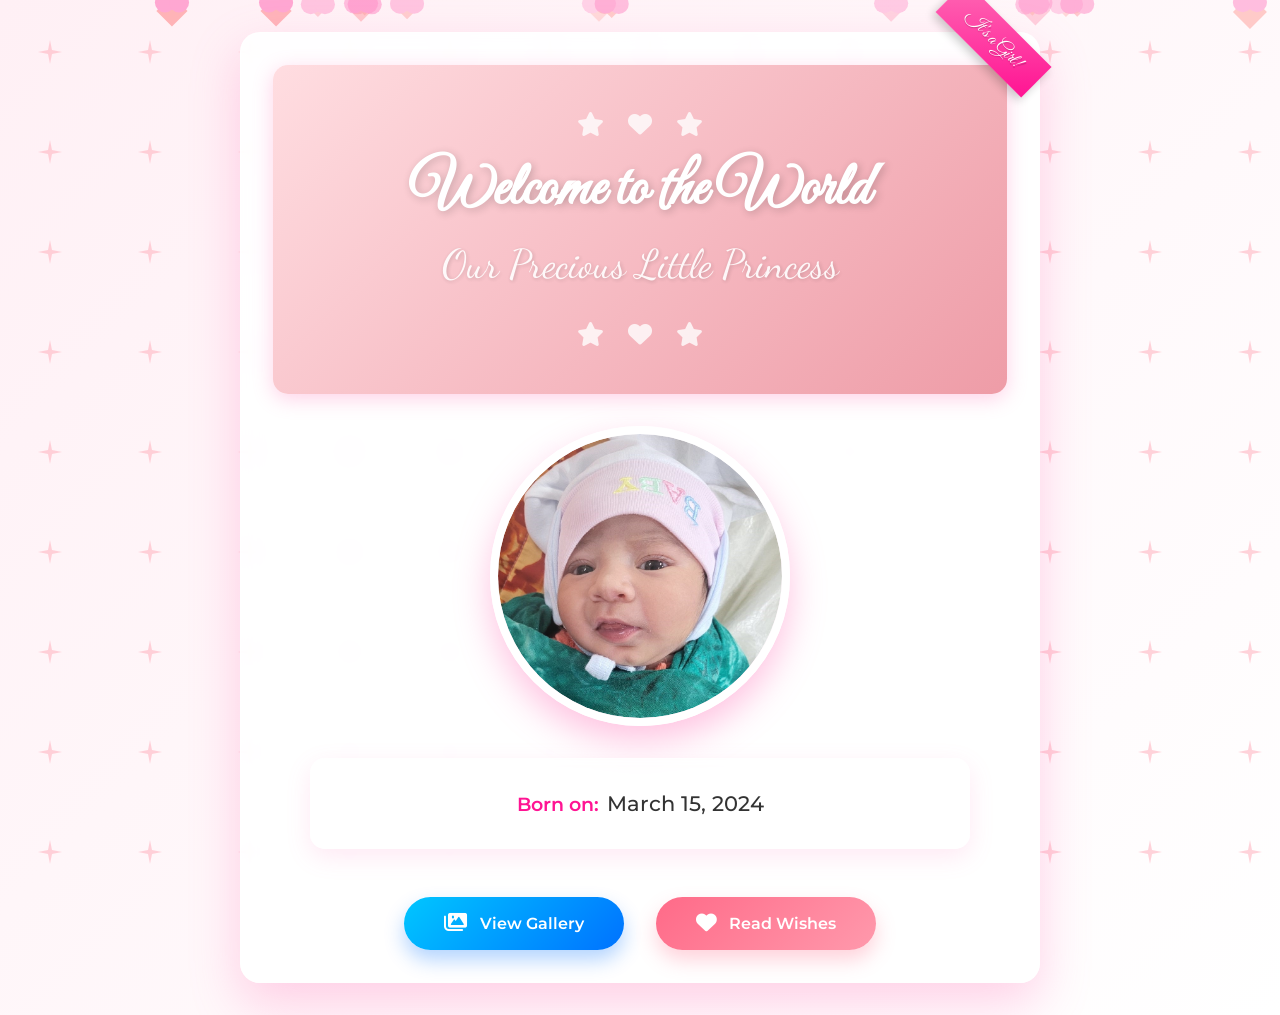
==== index.html @ c9c93df1 "fix" ====
<!DOCTYPE html>
<html lang="en">
<head>
    <meta charset="UTF-8">
    <meta name="viewport" content="width=device-width, initial-scale=1.0">
    <title>Welcome Little Princess</title>
    <link rel="stylesheet" href="css/styles.css">
    <link href="https://fonts.googleapis.com/css2?family=Dancing+Script:wght@400;700&family=Great+Vibes&family=Montserrat:wght@300;400;600&family=Playfair+Display:wght@400;700&display=swap" rel="stylesheet">
    <link rel="stylesheet" href="https://cdnjs.cloudflare.com/ajax/libs/font-awesome/6.0.0/css/all.min.css">
</head>
<body>
    <div class="sparkles"></div>
    <div class="floating-hearts"></div>
    <div class="container">
        <div class="main-card">
            <div class="ribbon-container">
                <div class="ribbon">It's a Girl!</div>
            </div>
            <div class="card-header">
                <div class="header-decorations">
                    <span class="decoration-item"><i class="fas fa-star"></i></span>
                    <span class="decoration-item"><i class="fas fa-heart"></i></span>
                    <span class="decoration-item"><i class="fas fa-star"></i></span>
                </div>
                <h1 class="title">Welcome to the World</h1>
                <p class="subtitle">Our Precious Little Princess</p>
                <div class="header-decorations">
                    <span class="decoration-item"><i class="fas fa-star"></i></span>
                    <span class="decoration-item"><i class="fas fa-heart"></i></span>
                    <span class="decoration-item"><i class="fas fa-star"></i></span>
                </div>
            </div>
            
            <div class="baby-portrait">
                <div class="portrait-frame">
                    <img src="images/baby4.jpg" alt="Baby Portrait" onerror="this.src='https://via.placeholder.com/300x300?text=Baby+Photo'">
                </div>
            </div>
            
            <div class="summary-content">
                <!-- <div class="baby-icon">
                    <i class="fas fa-baby"></i>
                </div> -->
                <div class="birth-details">
                    <div class="detail-item">
                        <span class="detail-label">Born on:</span>
                        <span class="detail-value">March 15, 2024</span>
                    </div>
                    <!-- <div class="detail-item">
                        <span class="detail-label">Time:</span>
                        <span class="detail-value">2:30 PM</span>
                    </div>
                    <div class="detail-item">
                        <span class="detail-label">Weight:</span>
                        <span class="detail-value">3.2 kg</span>
                    </div> -->
                </div>
            </div>
<!-- 
            <div class="celebration-quote">
                <blockquote>
                    "A baby is a little bit of heaven sent down to earth."
                </blockquote>
            </div> -->
            <div class="nav-buttons">
                <a href="gallery.html" class="nav-button gallery-btn">
                    <i class="fas fa-images"></i>
                    <span>View Gallery</span>
                </a>
                <a href="wishes.html" class="nav-button wishes-btn">
                    <i class="fas fa-heart"></i>
                    <span>Read Wishes</span>
                </a>
            </div>
        </div>
    </div>

    <!-- Modal for Full View -->
    <div id="imageModal" class="modal">
        <div class="modal-content">
            <span class="close">&times;</span>
            <img id="modalImage" src="" alt="Full View">
            <div class="modal-caption">
                <h3 id="modalTitle"></h3>
                <p id="modalDescription"></p>
            </div>
        </div>
    </div>

    <script src="js/script.js"></script>
</body>
</html>
---- css/styles.css ----
* {
    margin: 0;
    padding: 0;
    box-sizing: border-box;
}

:root {
    --primary-color: #ff69b4;
    --secondary-color: #ffb6c1;
    --accent-color: #ff1493;
    --text-color: #333;
    --light-pink: #fff0f5;
    --gradient-start: #ff69b4;
    --gradient-end: #ffb6c1;
}

body {
    margin: 0;
    padding: 0;
    font-family: 'Montserrat', sans-serif;
    background: linear-gradient(135deg, var(--light-pink), #fff);
    min-height: 100vh;
    overflow-x: hidden;
    position: relative;
}

/* Stars Background */
.stars, .twinkling {
    position: fixed;
    top: 0;
    left: 0;
    right: 0;
    bottom: 0;
    width: 100%;
    height: 100%;
    display: block;
    z-index: -1;
}

.stars {
    background: #000 url('https://www.transparenttextures.com/patterns/stardust.png') repeat;
    animation: moveStars 200s linear infinite;
}

.twinkling {
    background: transparent url('https://www.transparenttextures.com/patterns/twinkle.png') repeat;
    animation: moveTwinkling 100s linear infinite;
}

/* Sections */
.section {
    min-height: 100vh;
    padding: 4rem 2rem;
    display: flex;
    flex-direction: column;
    align-items: center;
    justify-content: center;
}

.section-title {
    font-family: 'Dancing Script', cursive;
    font-size: 3rem;
    color: var(--secondary-color);
    margin-bottom: 2rem;
    text-align: center;
}

/* Welcome Section */
.welcome-content {
    text-align: center;
    max-width: 800px;
    margin: 0 auto;
}

.welcome-header {
    margin-bottom: 3rem;
    position: relative;
}

.title {
    font-family: 'Playfair Display', serif;
    font-size: 4rem;
    color: var(--primary-color);
    margin-bottom: 1rem;
    text-shadow: 2px 2px 4px rgba(0, 0, 0, 0.1);
}

.subtitle {
    font-family: 'Dancing Script', cursive;
    font-size: 5rem;
    color: var(--secondary-color);
    margin-bottom: 2rem;
    text-shadow: 2px 2px 4px rgba(0, 0, 0, 0.1);
}

/* Improved Main Page Layout */
.summary-content {
    display: flex;
    align-items: center;
    justify-content: center;
    gap: 2rem;
    padding: 1.5rem;
    background: rgba(255, 255, 255, 0.7);
    border-radius: 15px;
    box-shadow: 0 5px 15px rgba(255, 105, 180, 0.1);
    margin-bottom: 2rem;
    flex-wrap: wrap;
}

.baby-icon {
    background: linear-gradient(135deg, var(--gradient-start), var(--gradient-end));
    width: 80px;
    height: 80px;
    border-radius: 50%;
    display: flex;
    align-items: center;
    justify-content: center;
    box-shadow: 0 5px 15px rgba(255, 105, 180, 0.3);
    animation: pulse 2s infinite;
}

.baby-icon i {
    font-size: 2.5rem;
    color: white;
}

.birth-details {
    display: flex;
    flex-direction: column;
    gap: 0.8rem;
}

.detail-item {
    display: flex;
    align-items: baseline;
    gap: 0.5rem;
    font-family: 'Montserrat', sans-serif;
}

.detail-label {
    font-weight: 600;
    color: var(--accent-color);
    font-size: 1.1rem;
}

.detail-value {
    font-size: 1.2rem;
    color: var(--text-color);
    font-weight: 500;
}

/* Blessings Section */
.blessings {
    display: flex;
    justify-content: center;
    gap: 2rem;
    margin: 3rem 0;
    flex-wrap: wrap;
}

.blessing-card {
    background: var(--accent-color);
    padding: 2rem;
    border-radius: 15px;
    text-align: center;
    max-width: 300px;
    transition: all 0.3s ease;
    position: relative;
    overflow: hidden;
}

.blessing-card:hover {
    transform: translateY(-5px);
    box-shadow: 0 10px 20px rgba(0, 0, 0, 0.1);
}

.blessing-card i {
    font-size: 2.5rem;
    color: var(--primary-color);
    margin-bottom: 1rem;
}

.blessing-card p {
    font-family: 'Dancing Script', cursive;
    font-size: 1.3rem;
    color: var(--secondary-color);
    line-height: 1.5;
}

/* Gallery Section */
.gallery-section {
    background: rgba(255, 255, 255, 0.9);
}

.photo-grid {
    display: grid;
    grid-template-columns: repeat(auto-fit, minmax(300px, 1fr));
    gap: 2rem;
    padding: 2rem;
    max-width: 1200px;
    margin: 0 auto;
}

.photo-wrapper {
    position: relative;
    width: 100%;
    height: 300px;
    overflow: hidden;
    border-radius: 15px;
    box-shadow: 0 10px 20px rgba(0, 0, 0, 0.1);
}

.photo-wrapper img {
    width: 100%;
    height: 100%;
    object-fit: cover;
    transition: transform 0.5s ease;
}

.photo-card:hover .photo-wrapper img {
    transform: scale(1.1);
}

.photo-card {
    position: relative;
    border-radius: 15px;
    overflow: hidden;
    cursor: pointer;
    transition: transform 0.3s ease, box-shadow 0.3s ease;
    box-shadow: 0 5px 15px rgba(0, 0, 0, 0.1);
}

.photo-card:hover {
    transform: translateY(-10px) scale(1.02);
    box-shadow: 0 12px 25px rgba(255, 105, 180, 0.3);
}

.photo-card img {
    width: 100%;
    height: 100%;
    object-fit: cover;
    display: block;
    transition: transform 0.3s ease;
}

.photo-card:hover img {
    transform: scale(1.1);
}

.photo-overlay {
    position: absolute;
    bottom: 0;
    left: 0;
    right: 0;
    background: linear-gradient(to top, rgba(0, 0, 0, 0.8), transparent);
    padding: 2rem;
    transform: translateY(100%);
    transition: transform 0.5s ease;
}

.photo-card:hover .photo-overlay {
    transform: translateY(0);
}

.photo-label {
    font-family: 'Great Vibes', cursive;
    font-size: 2rem;
    color: white;
    margin-bottom: 0.5rem;
}

.photo-description {
    font-family: 'Montserrat', sans-serif;
    font-size: 1.1rem;
    color: rgba(255, 255, 255, 0.9);
}

/* Wishes Section */
.wishes-container {
    display: grid;
    grid-template-columns: repeat(auto-fit, minmax(300px, 1fr));
    gap: 2rem;
    width: 100%;
    max-width: 1200px;
    margin: 0 auto;
}

.wish-card {
    background: white;
    padding: 2rem;
    border-radius: 15px;
    box-shadow: 0 10px 20px rgba(0, 0, 0, 0.1);
    transition: transform 0.3s ease;
}

.wish-card:hover {
    transform: translateY(-10px);
}

.wish-text {
    font-size: 1.2rem;
    margin-bottom: 1rem;
    font-style: italic;
}

.wish-author {
    text-align: right;
    color: var(--primary-color);
    font-weight: bold;
}

.add-wish {
    margin-top: 2rem;
    width: 100%;
    max-width: 600px;
}

.add-wish textarea,
.add-wish input {
    width: 100%;
    padding: 1rem;
    margin-bottom: 1rem;
    border: 2px solid var(--primary-color);
    border-radius: 10px;
    font-family: inherit;
}

.submit-btn {
    background: var(--primary-color);
    color: white;
    border: none;
    padding: 1rem 2rem;
    border-radius: 25px;
    cursor: pointer;
    transition: all 0.3s ease;
}

.submit-btn:hover {
    background: var(--secondary-color);
    transform: scale(1.05);
}

/* Animations */
@keyframes moveStars {
    from { background-position: 0 0; }
    to { background-position: -10000px 5000px; }
}

@keyframes moveTwinkling {
    from { background-position: 0 0; }
    to { background-position: -10000px 5000px; }
}

@keyframes fadeInDown {
    to {
        opacity: 1;
        transform: translateY(0);
    }
}

@keyframes scaleIn {
    to {
        opacity: 1;
        transform: scale(1);
    }
}

/* Floating Hearts */
.floating-hearts {
    position: fixed;
    top: 0;
    left: 0;
    width: 100%;
    height: 100%;
    pointer-events: none;
    z-index: -1;
}

.heart {
    position: absolute;
    width: 20px;
    height: 20px;
    background: var(--primary-color);
    transform: rotate(45deg);
    animation: floatHeart 15s linear infinite;
}

.heart:before,
.heart:after {
    content: '';
    width: 20px;
    height: 20px;
    background: var(--primary-color);
    border-radius: 50%;
    position: absolute;
}

.heart:before {
    left: -10px;
}

.heart:after {
    top: -10px;
}

@keyframes floatHeart {
    0% {
        transform: rotate(45deg) translateY(100vh) scale(0);
        opacity: 0;
    }
    20% {
        opacity: 1;
    }
    100% {
        transform: rotate(45deg) translateY(-100px) scale(1);
        opacity: 0;
    }
}

/* Navigation Cards */
.navigation-section {
    padding: 2rem;
}

.navigation-cards {
    display: flex;
    justify-content: center;
    gap: 2rem;
    margin-top: 2rem;
}

.nav-card {
    background: white;
    padding: 2rem;
    border-radius: 15px;
    box-shadow: 0 10px 20px rgba(0, 0, 0, 0.1);
    text-align: center;
    cursor: pointer;
    transition: all 0.3s ease;
    width: 200px;
}

.nav-card:hover {
    transform: translateY(-10px);
    background: var(--accent-color);
}

.nav-card i {
    font-size: 2.5rem;
    color: var(--primary-color);
    margin-bottom: 1rem;
}

.nav-card h3 {
    font-family: 'Dancing Script', cursive;
    color: var(--secondary-color);
    font-size: 1.5rem;
}

/* Back Button */
.back-button {
    position: fixed;
    top: 2rem;
    left: 2rem;
    z-index: 100;
}

.back-button a {
    display: flex;
    align-items: center;
    gap: 0.5rem;
    padding: 1rem 2rem;
    background: var(--primary-color);
    color: white;
    border-radius: 50px;
    text-decoration: none;
    font-family: 'Montserrat', sans-serif;
    font-weight: 600;
    transition: all 0.3s ease;
    box-shadow: 0 4px 15px rgba(0, 0, 0, 0.1);
}

.back-button a:hover {
    transform: translateX(-5px);
    background: var(--secondary-color);
}

.back-button i {
    font-size: 1.2rem;
}

/* Section Visibility */
.hidden {
    display: none;
}

/* Adjust Wishes Container */
.wishes-container {
    max-width: 600px;
    margin: 0 auto;
}

/* Main Card */
.main-card {
    background: rgba(255, 255, 255, 0.95);
    border-radius: 20px;
    box-shadow: 0 10px 30px rgba(255, 105, 180, 0.2);
    padding: 2rem;
    margin: 2rem auto;
    max-width: 800px;
    position: relative;
    z-index: 2;
    backdrop-filter: blur(10px);
    border: 1px solid rgba(255, 105, 180, 0.1);
    animation: fadeIn 1s ease-out;
}

@keyframes fadeIn {
    from {
        opacity: 0;
        transform: translateY(20px);
    }
    to {
        opacity: 1;
        transform: translateY(0);
    }
}

.card-header {
    background: linear-gradient(135deg, var(--gradient-start), var(--gradient-end));
    padding: 2rem;
    border-radius: 15px;
    text-align: center;
    margin-bottom: 2rem;
    position: relative;
    overflow: hidden;
}

.card-header::before {
    display: none;
}

.card-header .title {
    font-family: 'Great Vibes', cursive;
    font-size: 3.5rem;
    margin-bottom: 0.5rem;
    text-shadow: 2px 2px 4px rgba(0, 0, 0, 0.2);
}

.card-header .subtitle {
    font-family: 'Dancing Script', cursive;
    font-size: 2.5rem;
    opacity: 0.9;
}

.card-content {
    padding: 2rem;
}

/* Summary Section */
.summary-section {
    display: flex;
    align-items: center;
    gap: 2rem;
    padding: 2rem;
    background: var(--accent-color);
    border-radius: 20px;
    margin-bottom: 2rem;
}

.summary-icon {
    background: white;
    width: 80px;
    height: 80px;
    border-radius: 50%;
    display: flex;
    align-items: center;
    justify-content: center;
    box-shadow: 0 5px 15px rgba(0, 0, 0, 0.1);
}

.summary-icon i {
    font-size: 2.5rem;
    color: var(--primary-color);
}

.summary-details h3 {
    font-family: 'Great Vibes', cursive;
    font-size: 2rem;
    color: var(--primary-color);
    margin-bottom: 0.5rem;
}

.summary-details p {
    font-family: 'Montserrat', sans-serif;
    font-size: 1.2rem;
    color: var(--text-color);
    margin: 0.3rem 0;
}

/* Navigation Buttons */
.navigation-buttons {
    display: flex;
    justify-content: center;
    gap: 2rem;
    margin-top: 2rem;
}

.nav-button {
    background: linear-gradient(135deg, var(--gradient-start), var(--gradient-end));
    color: white;
    padding: 1rem 2rem;
    border-radius: 50px;
    text-decoration: none;
    font-weight: 600;
    transition: all 0.3s ease;
    display: flex;
    align-items: center;
    gap: 0.5rem;
    box-shadow: 0 4px 15px rgba(255, 105, 180, 0.3);
    animation: bounce 2s infinite;
}

@keyframes bounce {
    0%, 100% {
        transform: translateY(0);
    }
    50% {
        transform: translateY(-5px);
    }
}

.nav-button:hover {
    transform: translateY(-3px);
    box-shadow: 0 6px 20px rgba(255, 105, 180, 0.4);
}

/* Page-specific styles */
.welcome-section {
    min-height: 100vh;
    display: flex;
    flex-direction: column;
    justify-content: center;
    align-items: center;
    padding: 2rem;
}

.photo-gallery {
    min-height: 100vh;
    padding: 6rem 2rem 2rem;
}

.wishes-section {
    padding: 2rem;
    max-width: 800px;
    margin: 0 auto;
    position: relative;
    z-index: 2;
}

.letter-container {
    background: rgba(255, 255, 255, 0.95);
    border-radius: 20px;
    padding: 2rem;
    box-shadow: 0 10px 30px rgba(255, 105, 180, 0.2);
    backdrop-filter: blur(10px);
    border: 1px solid rgba(255, 105, 180, 0.1);
    animation: slideIn 1s ease-out;
}

@keyframes slideIn {
    from {
        opacity: 0;
        transform: translateX(-20px);
    }
    to {
        opacity: 1;
        transform: translateX(0);
    }
}

.letter {
    background: linear-gradient(to right, #fff, var(--light-pink));
    padding: 2rem;
    border-radius: 15px;
    box-shadow: 0 5px 15px rgba(0, 0, 0, 0.1);
    position: relative;
    overflow: hidden;
}

.letter::before {
    content: '';
    position: absolute;
    top: 0;
    left: 0;
    width: 100%;
    height: 100%;
    background: url('data:image/svg+xml,<svg xmlns="http://www.w3.org/2000/svg" width="100" height="100" viewBox="0 0 100 100"><circle cx="50" cy="50" r="40" fill="none" stroke="%23ff69b4" stroke-width="1" stroke-dasharray="5,5"/></svg>');
    opacity: 0.1;
    animation: rotate 20s linear infinite;
}

.letter-greeting {
    font-family: 'Great Vibes', cursive;
    color: var(--accent-color);
    font-size: 2.5rem;
    margin-bottom: 2rem;
    text-align: center;
    animation: fadeIn 1s ease-out;
}

.letter-text {
    font-family: 'Playfair Display', serif;
    font-size: 1.2rem;
    line-height: 1.8;
    color: var(--text-color);
    margin-bottom: 1.5rem;
    position: relative;
    padding-left: 1rem;
    border-left: 3px solid var(--primary-color);
    animation: fadeIn 1s ease-out 0.3s backwards;
}

.letter-closing-container {
    text-align: right;
    margin-top: 2rem;
    animation: fadeIn 1s ease-out 0.6s backwards;
}

.letter-signature {
    font-family: 'Dancing Script', cursive;
    font-size: 2rem;
    color: var(--accent-color);
    margin-top: 1rem;
}

/* Improved Wishes Page Layout */
.wishes-header {
    text-align: center;
    margin-bottom: 1.5rem;
}

.wishes-section {
    padding: 2rem 1rem;
}

.letter-container {
    margin: 0 auto;
    padding: 1.5rem;
}

.letter {
    padding: 2rem 1.5rem;
}

.letter-greeting {
    margin-bottom: 1.5rem;
}

.letter-text-container {
    display: flex;
    flex-direction: column;
    gap: 1.2rem;
}

.letter-text {
    padding-left: 1rem;
    font-size: 1.1rem;
    line-height: 1.7;
}

.letter-closing-container {
    margin-top: 2.5rem;
    text-align: right;
}

.letter-closing {
    font-family: 'Playfair Display', serif;
    font-size: 1.2rem;
    margin-bottom: 0.5rem;
}

.letter-signature {
    font-family: 'Great Vibes', cursive;
    font-size: 2.2rem;
    color: var(--accent-color);
}

/* Navigation Buttons Enhancement */
.nav-buttons {
    display: flex;
    justify-content: center;
    gap: 1rem;
    margin-top: 2rem;
}

.nav-button {
    background: linear-gradient(135deg, var(--gradient-start), var(--gradient-end));
    color: white;
    padding: 1rem 2rem;
    border-radius: 50px;
    text-decoration: none;
    font-weight: 600;
    transition: all 0.3s ease;
    display: flex;
    align-items: center;
    gap: 0.5rem;
    box-shadow: 0 4px 15px rgba(255, 105, 180, 0.3);
    animation: bounce 2s infinite;
}

@keyframes bounce {
    0%, 100% {
        transform: translateY(0);
    }
    50% {
        transform: translateY(-5px);
    }
}

.nav-button:hover {
    transform: translateY(-3px);
    box-shadow: 0 6px 20px rgba(255, 105, 180, 0.4);
}

/* Back Button Enhancement */
.back-button {
    margin-bottom: 2rem;
}

.back-button a {
    display: inline-flex;
    align-items: center;
    gap: 0.5rem;
    color: var(--accent-color);
    text-decoration: none;
    font-weight: 600;
    transition: all 0.3s ease;
    padding: 0.5rem 1rem;
    border-radius: 50px;
    background: rgba(255, 105, 180, 0.1);
}

.back-button a:hover {
    background: rgba(255, 105, 180, 0.2);
    transform: translateX(-5px);
}

/* Responsive Design */
@media (max-width: 768px) {
    /* General mobile improvements */
    body {
        background: linear-gradient(145deg, var(--light-pink), #fff);
    }
    
    .container {
        padding: 0;
    }
    
    /* Make cards fit better on mobile */
    .main-card, .wishes-section, .letter-container {
        margin: 1rem;
        padding: 1rem;
        border-radius: 15px;
        box-shadow: 0 5px 20px rgba(255, 105, 180, 0.3);
    }
    
    /* Header improvements for mobile */
    .card-header {
        padding: 1.5rem 1rem;
        border-radius: 10px;
        margin-bottom: 1.5rem;
    }
    
    .card-header .title {
        font-size: 2.2rem;
        line-height: 1.2;
    }
    
    .card-header .subtitle {
        font-size: 1.8rem;
    }
    
    /* Photo gallery mobile improvements */
    .photo-gallery {
        padding: 0 0 2rem;
    }
    
    .photo-grid {
        grid-template-columns: 1fr;
        gap: 1.5rem;
        padding: 1rem;
    }
    
    .photo-card {
        margin-bottom: 0;
        transform: none !important;
        box-shadow: 0 8px 25px rgba(255, 105, 180, 0.2);
    }
    
    .photo-wrapper {
        height: auto;
        max-height: 350px;
    }
    
    .photo-overlay {
        position: relative;
        transform: translateY(0);
        background: white;
        color: var(--text-color);
        padding: 1rem;
        border-radius: 0 0 15px 15px;
        border-top: 3px solid var(--primary-color);
    }
    
    .photo-label {
        color: var(--accent-color);
        font-size: 1.8rem;
        text-align: center;
        margin-bottom: 0.5rem;
    }
    
    .photo-description {
        color: var(--text-color);
        text-align: center;
        font-size: 1rem;
    }
    
    .section-title {
        font-size: 2.5rem;
        margin: 1rem 0 1.5rem;
        text-align: center;
        color: var(--accent-color);
    }
    
    .back-button {
        position: relative;
        top: 0;
        left: 0;
        margin: 1rem;
    }
}

/* Celebration Particles */
.particles {
    position: fixed;
    top: 0;
    left: 0;
    width: 100%;
    height: 100%;
    pointer-events: none;
    z-index: 1;
    overflow: hidden;
}

.particle {
    position: absolute;
    width: 8px;
    height: 8px;
    background: var(--primary-color);
    border-radius: 50%;
    opacity: 0.6;
    animation: fall 8s linear infinite;
    transform: translateY(-100vh);
}

@keyframes fall {
    0% {
        transform: translateY(-100vh) translateX(0);
        opacity: 0;
    }
    10% {
        opacity: 0.8;
    }
    90% {
        opacity: 0.8;
    }
    100% {
        transform: translateY(100vh) translateX(100px);
        opacity: 0;
    }
}

/* Ensure content stays above particles */
.main-card, .wishes-section, .gallery-section {
    position: relative;
    z-index: 2;
}

/* Fullscreen Modal for Gallery */
.modal {
    display: none;
    position: fixed;
    top: 0;
    left: 0;
    width: 100%;
    height: 100%;
    background-color: rgba(0, 0, 0, 0.9);
    z-index: 1000;
    justify-content: center;
    align-items: center;
    opacity: 0;
    transition: opacity 0.3s ease;
}

.modal.show {
    display: flex;
    opacity: 1;
}

.modal-content {
    position: relative;
    max-width: 90%;
    max-height: 90vh;
    margin: auto;
    display: flex;
    flex-direction: column;
    transition: transform 0.3s ease;
    transform: scale(0.95);
    animation: scaleIn 0.3s forwards;
}

@keyframes scaleIn {
    to {
        transform: scale(1);
    }
}

.modal-content img {
    max-width: 100%;
    max-height: 70vh;
    object-fit: contain;
    border-radius: 10px;
    box-shadow: 0 5px 20px rgba(0, 0, 0, 0.3);
}

.modal-caption {
    background: linear-gradient(135deg, var(--gradient-start), var(--gradient-end));
    color: white;
    padding: 15px 20px;
    border-radius: 0 0 10px 10px;
    margin-top: -5px;
    text-align: center;
}

.modal-caption h3 {
    font-family: 'Great Vibes', cursive;
    font-size: 2.5rem;
    margin-bottom: 10px;
}

.modal-caption p {
    font-family: 'Montserrat', sans-serif;
    font-size: 1.1rem;
    line-height: 1.5;
}

.close {
    position: absolute;
    top: -40px;
    right: 0;
    color: white;
    font-size: 35px;
    font-weight: bold;
    cursor: pointer;
    z-index: 1001;
    transition: transform 0.3s ease;
}

.close:hover {
    transform: rotate(90deg);
}

/* Mobile-specific Adjustments */
@media (max-width: 768px) {
    .modal-content {
        max-width: 95%;
    }
    
    .modal-content img {
        max-height: 60vh;
    }
    
    .modal-caption {
        padding: 10px;
    }
    
    .modal-caption h3 {
        font-size: 1.8rem;
    }
    
    .modal-caption p {
        font-size: 0.9rem;
    }
    
    .close {
        top: -30px;
        right: 0;
        font-size: 30px;
    }
}

/* Enhanced Animations and Effects */
.photo-wrapper::after {
    content: '';
    position: absolute;
    top: 0;
    left: 0;
    width: 100%;
    height: 100%;
    background: radial-gradient(circle at center, transparent 60%, rgba(255, 105, 180, 0.2));
    opacity: 0;
    transition: opacity 0.3s ease;
    pointer-events: none;
}

.photo-card:hover .photo-wrapper::after {
    opacity: 1;
}

/* Enhanced Full Screen Modal */
.modal.show {
    animation: fadeInBlur 0.3s forwards;
}

@keyframes fadeInBlur {
    from {
        opacity: 0;
        backdrop-filter: blur(0);
    }
    to {
        opacity: 1;
        backdrop-filter: blur(5px);
    }
}

.modal-content {
    transform: scale(0.9) translateY(20px);
    transition: transform 0.3s cubic-bezier(0.18, 0.89, 0.32, 1.28);
}

.modal.show .modal-content {
    transform: scale(1) translateY(0);
}

.modal-content img {
    border-radius: 10px 10px 0 0;
    transition: transform 0.5s ease;
}

.modal-caption {
    background: linear-gradient(135deg, var(--gradient-start), var(--gradient-end));
    padding: 15px 20px;
    border-radius: 0 0 10px 10px;
    position: relative;
    z-index: 1;
}

.modal-caption::before {
    content: '';
    position: absolute;
    top: 0;
    left: 0;
    width: 100%;
    height: 100%;
    background: url('data:image/svg+xml,<svg xmlns="http://www.w3.org/2000/svg" width="20" height="20" viewBox="0 0 20 20"><circle cx="10" cy="10" r="8" fill="none" stroke="white" stroke-width="0.5" stroke-opacity="0.2"/></svg>');
    opacity: 0.2;
    z-index: -1;
}

/* Touch-specific styles for mobile */
@media (hover: none) {
    .photo-overlay {
        transform: translateY(0);
        height: auto;
        max-height: 40%;
        bottom: 0;
    }
    
    .photo-card:active {
        transform: scale(0.98);
    }
}

/* Mobile Notice */
.mobile-notice {
    background: rgba(255, 105, 180, 0.1);
    border-radius: 10px;
    padding: 0.8rem 1rem;
    margin: 0 1rem 1.5rem;
    text-align: center;
    display: none;
}

.mobile-notice p {
    color: var(--accent-color);
    font-size: 0.9rem;
    margin: 0;
    display: flex;
    align-items: center;
    justify-content: center;
    gap: 0.5rem;
}

.mobile-notice i {
    font-size: 1.1rem;
}

/* Expand Icon for Photos */
.photo-icon {
    position: absolute;
    top: 10px;
    right: 10px;
    background: rgba(255, 255, 255, 0.7);
    width: 35px;
    height: 35px;
    border-radius: 50%;
    display: flex;
    align-items: center;
    justify-content: center;
    opacity: 0;
    transform: scale(0.8);
    transition: all 0.3s ease;
    z-index: 5;
}

.photo-icon i {
    color: var(--accent-color);
    font-size: 1rem;
}

.photo-card:hover .photo-icon {
    opacity: 1;
    transform: scale(1);
}

/* Heartbeat animation for modal images */
@keyframes heartbeat {
    0% {
        transform: scale(1);
    }
    5% {
        transform: scale(1.05);
    }
    10% {
        transform: scale(1);
    }
    15% {
        transform: scale(1.05);
    }
    20% {
        transform: scale(1);
    }
    100% {
        transform: scale(1);
    }
}

.modal-content img:hover {
    animation: heartbeat 2s ease-in-out;
}

/* Mobile-specific styles */
@media (max-width: 768px) {
    .mobile-notice {
        display: block;
    }
    
    .photo-icon {
        opacity: 0.8;
        transform: scale(1);
    }
    
    /* Better transitions on mobile */
    .photo-card {
        transition: transform 0.2s ease;
    }
    
    .photo-card:active {
        transform: scale(0.97);
    }
    
    .modal-content {
        margin: 0 0.5rem;
        max-width: calc(100% - 1rem);
        transition: transform 0.25s cubic-bezier(0.18, 0.89, 0.32, 1.28);
    }
}

/* Loading Indicator */
.loading-indicator {
    position: absolute;
    top: 50%;
    left: 50%;
    transform: translate(-50%, -50%);
    color: var(--accent-color);
    font-size: 2rem;
    z-index: 5;
    background: rgba(255, 255, 255, 0.7);
    width: 50px;
    height: 50px;
    border-radius: 50%;
    display: flex;
    align-items: center;
    justify-content: center;
    box-shadow: 0 0 10px rgba(0, 0, 0, 0.1);
    animation: pulse 1.5s infinite;
}

@keyframes pulse {
    0% {
        transform: translate(-50%, -50%) scale(1);
        opacity: 1;
    }
    50% {
        transform: translate(-50%, -50%) scale(1.1);
        opacity: 0.8;
    }
    100% {
        transform: translate(-50%, -50%) scale(1);
        opacity: 1;
    }
}

.photo-wrapper img {
    transition: opacity 0.3s ease;
}

.modal-content img {
    transition: opacity 0.3s ease, transform 0.5s ease;
}

/* Better Mobile Styling */
@media (max-width: 768px) {
    /* Improved main page for mobile */
    .main-card {
        margin: 1rem;
        padding: 1.2rem;
        border-radius: 15px;
    }
    
    .card-header {
        padding: 1.5rem 1rem;
        margin-bottom: 1.5rem;
    }
    
    .card-header .title {
        font-size: 2.2rem;
        margin-bottom: 0.5rem;
    }
    
    .card-header .subtitle {
        font-size: 1.5rem;
    }
    
    .summary-content {
        flex-direction: column;
        padding: 1.2rem;
        gap: 1.5rem;
        text-align: center;
    }
    
    .baby-icon {
        margin: 0 auto;
    }
    
    .birth-details {
        width: 100%;
    }
    
    .detail-item {
        justify-content: space-between;
        border-bottom: 1px dashed rgba(255, 105, 180, 0.2);
        padding-bottom: 0.8rem;
    }
    
    .detail-item:last-child {
        border-bottom: none;
    }
    
    .nav-buttons {
        flex-direction: column;
        gap: 1rem;
    }
    
    .nav-button {
        width: 100%;
        justify-content: center;
        padding: 0.9rem 1rem;
    }
    
    /* Improved wishes page for mobile */
    .wishes-section {
        padding: 1rem;
    }
    
    .letter-container {
        padding: 1rem;
    }
    
    .letter {
        padding: 1.5rem 1rem;
    }
    
    .letter-greeting {
        font-size: 2rem;
        margin-bottom: 1.5rem;
    }
    
    .letter-text {
        font-size: 1rem;
        padding-left: 0.8rem;
    }
    
    .letter-text-container {
        gap: 1rem;
    }
    
    .letter-closing-container {
        margin-top: 2rem;
    }
    
    .letter-closing {
        font-size: 1.1rem;
    }
    
    .letter-signature {
        font-size: 1.8rem;
    }
    
    .back-button {
        margin: 1rem 0;
    }
    
    .section-title {
        font-size: 2.2rem;
        margin-bottom: 1rem;
    }
}

/* Enhanced Main Page Styles */
.sparkles {
    position: fixed;
    top: 0;
    left: 0;
    width: 100%;
    height: 100%;
    pointer-events: none;
    z-index: 0;
    background: url('data:image/svg+xml,<svg xmlns="http://www.w3.org/2000/svg" width="100" height="100" viewBox="0 0 100 100"><path d="M50 40 L52 50 L62 52 L52 54 L50 64 L48 54 L38 52 L48 50 Z" fill="%23ffb6c1" stroke="none" opacity="0.6" /></svg>') repeat;
    animation: floatBg 60s linear infinite;
}

@keyframes floatBg {
    from { background-position: 0 0; }
    to { background-position: 1000px 1000px; }
}

.floating-hearts {
    position: fixed;
    top: 0;
    left: 0;
    width: 100%;
    height: 100%;
    pointer-events: none;
    z-index: 0;
    opacity: 0.7;
}

.main-card {
    background: rgba(255, 255, 255, 0.92);
    border-radius: 20px;
    box-shadow: 0 20px 50px rgba(255, 105, 180, 0.3);
    padding: 2rem;
    margin: 2rem auto;
    max-width: 800px;
    position: relative;
    z-index: 2;
    backdrop-filter: blur(10px);
    border: 1px solid rgba(255, 255, 255, 0.5);
    transform: translateY(30px);
    opacity: 0;
    animation: fadeInUp 1.2s forwards 0.3s cubic-bezier(0.19, 1, 0.22, 1);
    overflow: visible;
}

@keyframes fadeInUp {
    from {
        opacity: 0;
        transform: translateY(30px);
    }
    to {
        opacity: 1;
        transform: translateY(0);
    }
}

/* Ribbon */
.ribbon-container {
    position: absolute;
    top: -15px;
    right: -15px;
    overflow: visible;
    z-index: 100;
}

.ribbon {
    background: linear-gradient(135deg, #ff69b4, #ff1493);
    color: white;
    font-family: 'Great Vibes', cursive;
    font-size: 1.2rem;
    padding: 0.6rem 1.5rem;
    position: relative;
    box-shadow: 0 5px 10px rgba(0, 0, 0, 0.2);
    text-shadow: 1px 1px 1px rgba(0, 0, 0, 0.2);
    z-index: 100;
    transform: rotate(45deg);
    animation: pulse 3s infinite;
}

.card-header {
    background: linear-gradient(135deg, #ffdde1, #ee9ca7);
    padding: 2rem;
    border-radius: 15px;
    text-align: center;
    margin-bottom: 2rem;
    position: relative;
    overflow: hidden;
    box-shadow: 0 5px 20px rgba(255, 105, 180, 0.3);
}

.card-header::before {
    content: '';
    position: absolute;
    top: 0;
    left: 0;
    width: 100%;
    height: 100%;
    background: url('data:image/svg+xml,<svg xmlns="http://www.w3.org/2000/svg" width="40" height="40" viewBox="0 0 40 40"><circle cx="20" cy="20" r="1" fill="%23ffffff" opacity="0.3"/></svg>') repeat;
    animation: slideBackground 40s linear infinite;
    pointer-events: none;
}

@keyframes slideBackground {
    from { background-position: 0 0; }
    to { background-position: 1000px 1000px; }
}

.header-decorations {
    display: flex;
    justify-content: center;
    gap: 1.5rem;
    margin: 0.8rem 0;
}

.decoration-item {
    font-size: 1.5rem;
    color: white;
    animation: twinkle 3s infinite;
    opacity: 0.8;
}

.decoration-item:nth-child(2) {
    animation-delay: 0.5s;
}

.decoration-item:nth-child(3) {
    animation-delay: 1s;
}

@keyframes twinkle {
    0%, 100% {
        opacity: 0.8;
        transform: scale(1);
    }
    50% {
        opacity: 1;
        transform: scale(1.2);
    }
}

.card-header .title {
    font-family: 'Great Vibes', cursive;
    font-size: 3.8rem;
    color: white;
    margin-bottom: 0.8rem;
    text-shadow: 2px 2px 8px rgba(0, 0, 0, 0.2);
    animation: glow 3s infinite;
}

@keyframes glow {
    0%, 100% {
        text-shadow: 0 0 5px rgba(255, 255, 255, 0.8), 0 0 10px rgba(255, 255, 255, 0.5);
    }
    50% {
        text-shadow: 0 0 15px rgba(255, 255, 255, 0.8), 0 0 25px rgba(255, 255, 255, 0.5);
    }
}

.card-header .subtitle {
    font-family: 'Dancing Script', cursive;
    font-size: 2.5rem;
    color: white;
    opacity: 0.9;
    text-shadow: 1px 1px 4px rgba(0, 0, 0, 0.2);
}

/* Baby Portrait */
.baby-portrait {
    margin: 2rem auto;
    text-align: center;
    max-width: 300px;
}

.portrait-frame {
    position: relative;
    width: 100%;
    height: 300px;
    border-radius: 50%;
    overflow: hidden;
    box-shadow: 0 15px 35px rgba(255, 105, 180, 0.4);
    border: 8px solid white;
    animation: float 6s infinite ease-in-out;
}

@keyframes float {
    0%, 100% {
        transform: translateY(0);
    }
    50% {
        transform: translateY(-10px);
    }
}

.portrait-frame img {
    width: 100%;
    height: 100%;
    object-fit: cover;
    transition: transform 0.5s ease;
}

.portrait-frame:hover img {
    transform: scale(1.05);
}

.portrait-frame::after {
    content: '';
    position: absolute;
    top: 0;
    left: 0;
    width: 100%;
    height: 100%;
    background: radial-gradient(circle at 30% 30%, transparent 0%, rgba(255, 255, 255, 0.2) 10%, transparent 60%);
    pointer-events: none;
}

/* Birth Details */
.summary-content {
    display: flex;
    align-items: center;
    justify-content: center;
    gap: 2rem;
    padding: 2rem;
    background: rgba(255, 255, 255, 0.7);
    border-radius: 15px;
    box-shadow: 0 8px 25px rgba(255, 105, 180, 0.15);
    margin: 0 auto 2rem;
    max-width: 90%;
    position: relative;
    backdrop-filter: blur(5px);
    border: 1px solid rgba(255, 255, 255, 0.6);
    transform: translateY(20px);
    opacity: 0;
    animation: fadeIn 0.8s forwards 0.6s;
}

.baby-icon {
    background: linear-gradient(135deg, var(--gradient-start), var(--gradient-end));
    width: 90px;
    height: 90px;
    border-radius: 50%;
    display: flex;
    align-items: center;
    justify-content: center;
    box-shadow: 0 10px 20px rgba(255, 105, 180, 0.3);
    animation: pulse 3s infinite;
    position: relative;
}

.baby-icon::after {
    content: '';
    position: absolute;
    top: -10px;
    left: -10px;
    right: -10px;
    bottom: -10px;
    border-radius: 50%;
    border: 2px dashed rgba(255, 255, 255, 0.5);
    animation: rotate 20s linear infinite;
}

@keyframes rotate {
    from { transform: rotate(0deg); }
    to { transform: rotate(360deg); }
}

.baby-icon i {
    font-size: 3rem;
    color: white;
    text-shadow: 1px 1px 2px rgba(0, 0, 0, 0.2);
}

.birth-details {
    display: flex;
    flex-direction: column;
    gap: 1rem;
}

.detail-item {
    display: flex;
    align-items: baseline;
    gap: 0.5rem;
    font-family: 'Montserrat', sans-serif;
    transition: all 0.3s ease;
    transform: translateX(20px);
    opacity: 0;
    animation: slideIn 0.5s forwards;
}

.detail-item:nth-child(1) { animation-delay: 0.8s; }
.detail-item:nth-child(2) { animation-delay: 1s; }
.detail-item:nth-child(3) { animation-delay: 1.2s; }

@keyframes slideIn {
    to {
        transform: translateX(0);
        opacity: 1;
    }
}

.detail-label {
    font-weight: 600;
    color: var(--accent-color);
    font-size: 1.2rem;
}

.detail-value {
    font-size: 1.3rem;
    color: var(--text-color);
    font-weight: 500;
}

/* Quote */
.celebration-quote {
    margin: 2rem auto;
    text-align: center;
    max-width: 600px;
    opacity: 0;
    transform: scale(0.9);
    animation: scaleIn 0.8s forwards 1.4s;
}

.celebration-quote blockquote {
    font-family: 'Playfair Display', serif;
    font-size: 1.6rem;
    color: var(--accent-color);
    font-style: italic;
    position: relative;
    padding: 0 2rem;
}

.celebration-quote blockquote::before,
.celebration-quote blockquote::after {
    content: '"';
    font-family: 'Georgia', serif;
    font-size: 3rem;
    color: rgba(255, 105, 180, 0.3);
    position: absolute;
    line-height: 0;
}

.celebration-quote blockquote::before {
    left: 0;
    top: 1rem;
}

.celebration-quote blockquote::after {
    right: 0;
    bottom: 0;
    transform: rotate(180deg);
}

/* Navigation Buttons */
.nav-buttons {
    display: flex;
    justify-content: center;
    gap: 2rem;
    margin-top: 3rem;
    opacity: 0;
    transform: translateY(20px);
    animation: fadeInUp 0.8s forwards 1.6s;
}

.nav-button {
    position: relative;
    padding: 1rem 2.5rem;
    border-radius: 50px;
    text-decoration: none;
    font-weight: 600;
    transition: all 0.3s ease;
    display: flex;
    align-items: center;
    gap: 0.8rem;
    overflow: hidden;
    z-index: 1;
}

.gallery-btn {
    background: linear-gradient(135deg, #00c6ff, #0072ff);
    color: white;
    box-shadow: 0 10px 20px rgba(0, 114, 255, 0.3);
}

.wishes-btn {
    background: linear-gradient(135deg, #ff6a88, #ff99ac);
    color: white;
    box-shadow: 0 10px 20px rgba(255, 106, 136, 0.3);
}

.nav-button::before {
    content: '';
    position: absolute;
    top: 0;
    left: 0;
    width: 100%;
    height: 100%;
    background: linear-gradient(135deg, rgba(255, 255, 255, 0.1), rgba(255, 255, 255, 0));
    transform: translateX(-100%);
    transition: transform 0.6s ease;
    z-index: -1;
}

.nav-button:hover::before {
    transform: translateX(0);
}

.nav-button:hover {
    transform: translateY(-5px);
}

.nav-button i {
    font-size: 1.3rem;
}

/* Media Queries for Main Page */
@media (max-width: 768px) {
    .main-card {
        margin: 1.5rem;
        padding: 1.5rem;
    }
    
    .ribbon {
        font-size: 1rem;
        padding: 0.5rem 1.2rem;
    }
    
    .card-header {
        padding: 1.5rem 1rem;
    }
    
    .card-header .title {
        font-size: 2.8rem;
    }
    
    .card-header .subtitle {
        font-size: 1.8rem;
    }
    
    .header-decorations {
        gap: 1rem;
    }
    
    .decoration-item {
        font-size: 1.2rem;
    }
    
    .portrait-frame {
        height: 250px;
        border-width: 6px;
    }
    
    .summary-content {
        flex-direction: column;
        padding: 1.5rem;
        gap: 1.5rem;
    }
    
    .baby-icon {
        width: 80px;
        height: 80px;
    }
    
    .baby-icon i {
        font-size: 2.5rem;
    }
    
    .detail-item {
        justify-content: space-between;
        border-bottom: 1px dashed rgba(255, 105, 180, 0.2);
        padding-bottom: 0.8rem;
    }
    
    .detail-item:last-child {
        border-bottom: none;
    }
    
    .celebration-quote blockquote {
        font-size: 1.3rem;
        padding: 0 1.5rem;
    }
    
    .nav-buttons {
        flex-direction: column;
        gap: 1rem;
    }
    
    .nav-button {
        width: 100%;
        justify-content: center;
        padding: 1rem 2rem;
    }
} 

.baby-portrait img {
    width: 100%;
    height: 100%;
    object-fit:cover;
    border-radius: 50%;
    box-shadow: 0 10px 20px rgba(255, 105, 180, 0.3);
    /* border: 8px solid white; */
    top: 10px;
}
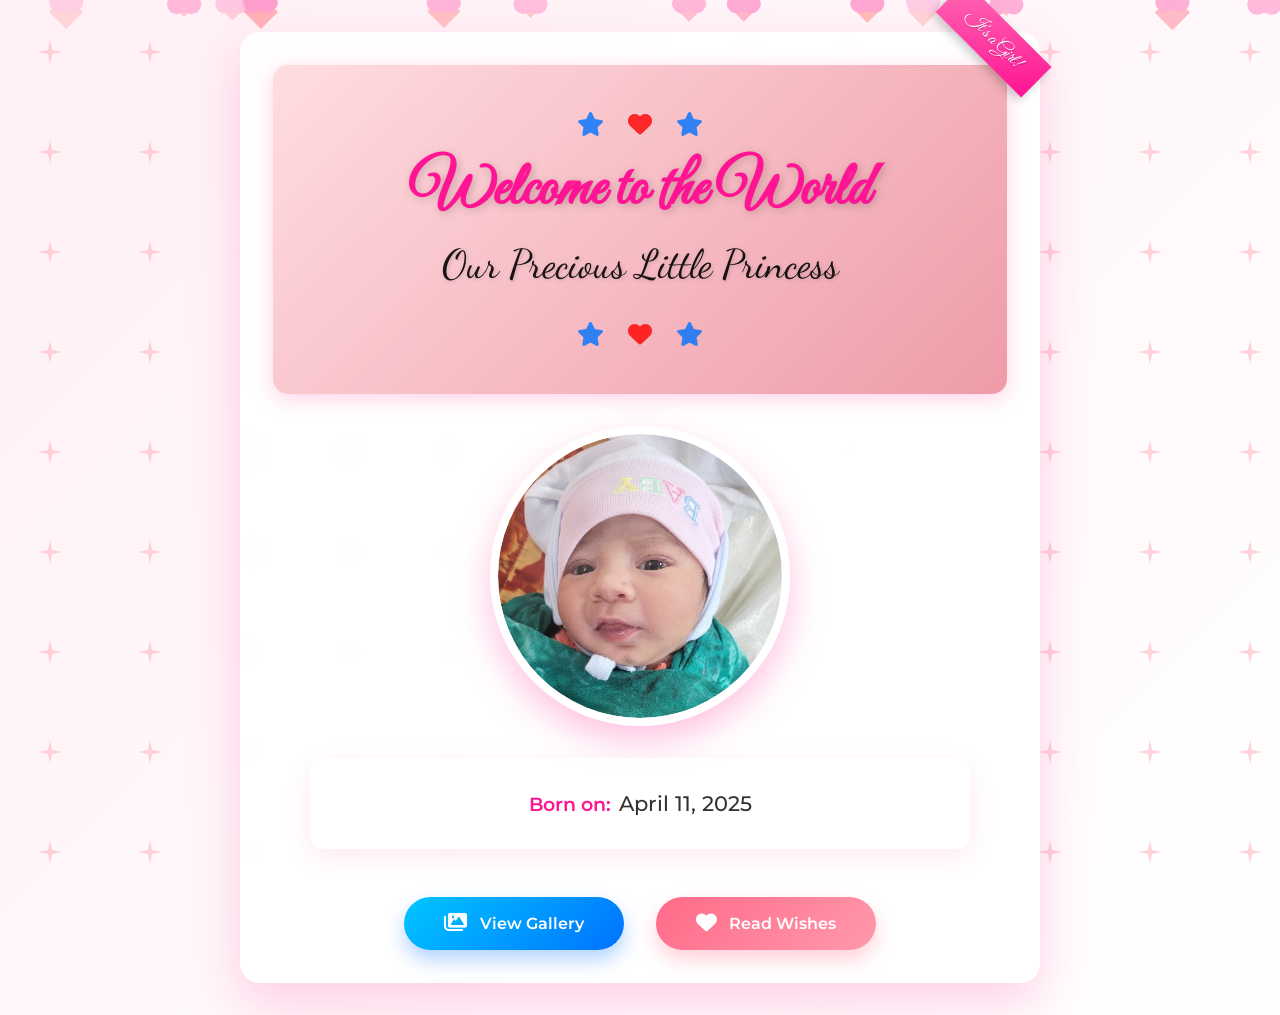
==== commit 4b53ead8: "Resolved merge conflicts" ====
--- a/index.html
+++ b/index.html
@@ -44,7 +44,7 @@
                 <div class="birth-details">
                     <div class="detail-item">
                         <span class="detail-label">Born on:</span>
-                        <span class="detail-value">March 15, 2024</span>
+                        <span class="detail-value">April 11, 2025</span>
                     </div>
                     <!-- <div class="detail-item">
                         <span class="detail-label">Time:</span>
--- a/css/styles.css
+++ b/css/styles.css
@@ -60,7 +60,7 @@
 .section-title {
     font-family: 'Dancing Script', cursive;
     font-size: 3rem;
-    color: var(--secondary-color);
+    color: var(--secondary-color)#333;
     margin-bottom: 2rem;
     text-align: center;
 }
@@ -80,7 +80,7 @@
 .title {
     font-family: 'Playfair Display', serif;
     font-size: 4rem;
-    color: var(--primary-color);
+    color: #333;
     margin-bottom: 1rem;
     text-shadow: 2px 2px 4px rgba(0, 0, 0, 0.1);
 }
@@ -91,6 +91,7 @@
     color: var(--secondary-color);
     margin-bottom: 2rem;
     text-shadow: 2px 2px 4px rgba(0, 0, 0, 0.1);
+    /* color: #000; */
 }
 
 /* Improved Main Page Layout */
@@ -1553,15 +1554,20 @@
     margin: 0.8rem 0;
 }
 
+.header-decorations h1{
+    color: #333;
+}
+
 .decoration-item {
     font-size: 1.5rem;
-    color: white;
+    color:  #0072ff;
     animation: twinkle 3s infinite;
     opacity: 0.8;
 }
 
 .decoration-item:nth-child(2) {
     animation-delay: 0.5s;
+    color: red;
 }
 
 .decoration-item:nth-child(3) {
@@ -1582,7 +1588,7 @@
 .card-header .title {
     font-family: 'Great Vibes', cursive;
     font-size: 3.8rem;
-    color: white;
+    color: #ff1493;
     margin-bottom: 0.8rem;
     text-shadow: 2px 2px 8px rgba(0, 0, 0, 0.2);
     animation: glow 3s infinite;
@@ -1600,7 +1606,7 @@
 .card-header .subtitle {
     font-family: 'Dancing Script', cursive;
     font-size: 2.5rem;
-    color: white;
+    color: black;
     opacity: 0.9;
     text-shadow: 1px 1px 4px rgba(0, 0, 0, 0.2);
 }
